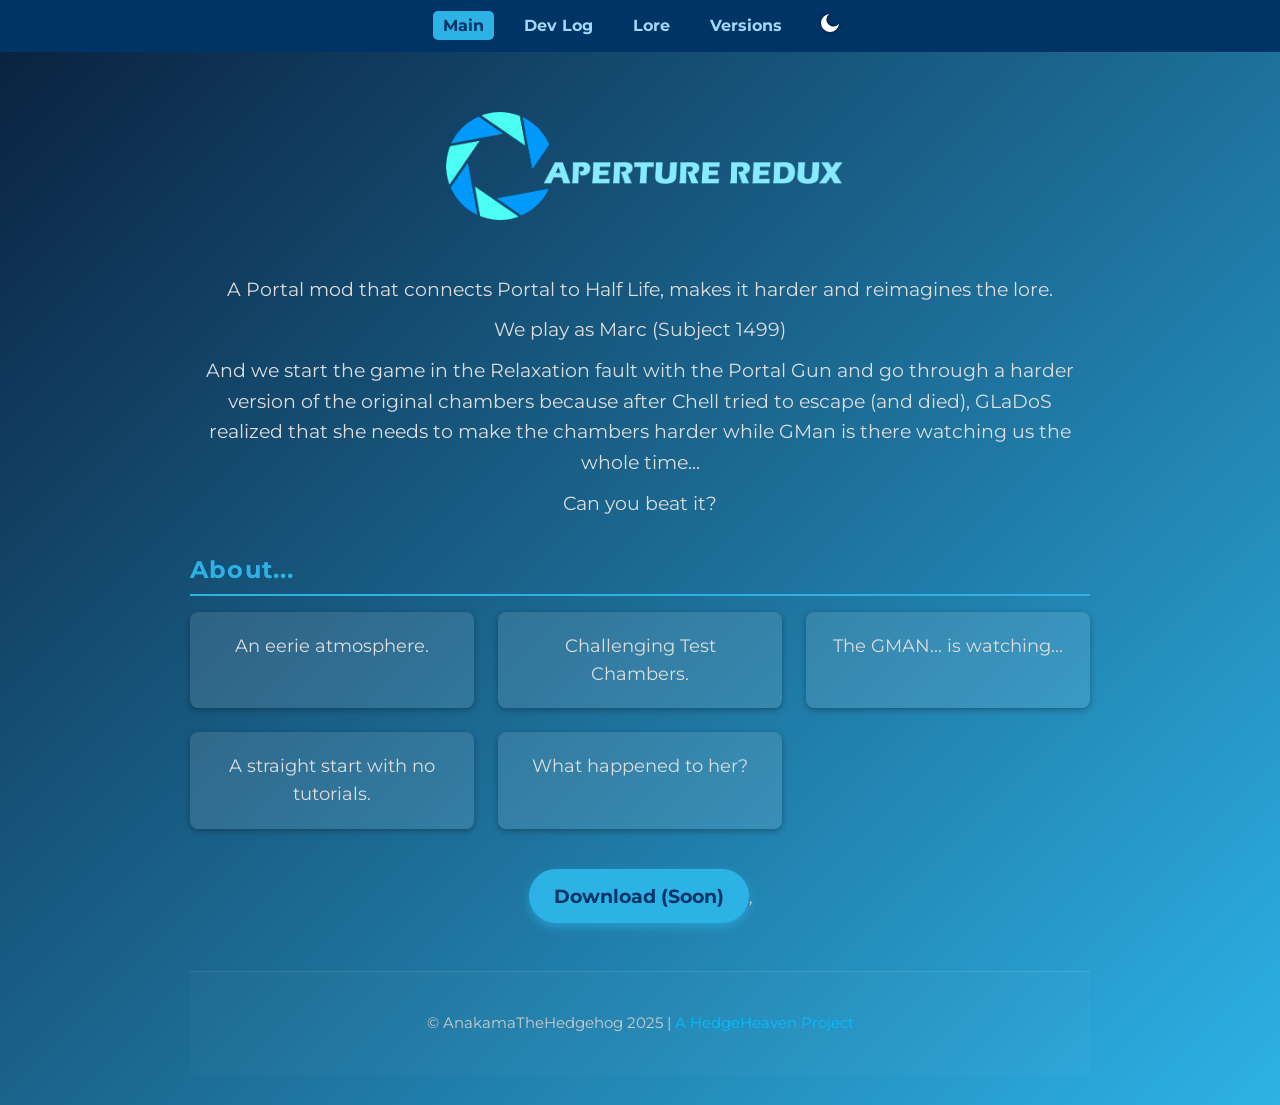
==== index.html @ 32311c34 "Release" ====
<!DOCTYPE html>
<html lang="en">
<head>
  <link rel="icon" type="image/png" sizes="32x32" href="icon.png" />
  <meta charset="UTF-8" />
  <meta name="viewport" content="width=device-width, initial-scale=1" />
  <title>Portal: Aperture Redux</title>
  <meta name="description" content="Portal: Aperture Redux - A Portal mod connecting Portal to Half Life, making it harder and reimagining the lore." />
  <link rel="stylesheet" href="style.css" />
  <link href="https://fonts.googleapis.com/css2?family=Montserrat:wght@400;700&display=swap" rel="stylesheet" />
</head>
<body>
  <nav class="navbar">
    <ul class="nav-list">
      <li><a href="#" class="nav-link active">Main</a></li>
      <li><a href="devlog.html" class="nav-link">Dev Log</a></li>
      <li><a href="lore.html" class="nav-link">Lore</a></li>
      <li><a href="versions.html" class="nav-link">Versions</a></li>
    </ul>
    <button id="theme-toggle" aria-label="Toggle theme" class="theme-toggle-btn">
      <!-- Moon icon (default visible) -->
      <svg id="icon-moon" xmlns="http://www.w3.org/2000/svg" fill="white" viewBox="0 0 24 24" width="24" height="24">
        <path d="M21 12.79A9 9 0 1111.21 3a7 7 0 109.79 9.79z"/>
      </svg>
      <!-- Sun icon (hidden initially) -->
      <svg id="icon-sun" xmlns="http://www.w3.org/2000/svg" fill="white" viewBox="0 0 24 24" width="24" height="24" style="display:none;">
        <circle cx="12" cy="12" r="5"/>
        <line x1="12" y1="1" x2="12" y2="3" stroke="white" stroke-width="2"/>
        <line x1="12" y1="21" x2="12" y2="23" stroke="white" stroke-width="2"/>
        <line x1="4.22" y1="4.22" x2="5.64" y2="5.64" stroke="white" stroke-width="2"/>
        <line x1="18.36" y1="18.36" x2="19.78" y2="19.78" stroke="white" stroke-width="2"/>
        <line x1="1" y1="12" x2="3" y2="12" stroke="white" stroke-width="2"/>
        <line x1="21" y1="12" x2="23" y2="12" stroke="white" stroke-width="2"/>
        <line x1="4.22" y1="19.78" x2="5.64" y2="18.36" stroke="white" stroke-width="2"/>
        <line x1="18.36" y1="5.64" x2="19.78" y2="4.22" stroke="white" stroke-width="2"/>
      </svg>
    </button>
  </nav>

    <div class="logo">
      <img src="assets/logo.png" alt="modlogo" />
    </div>
	
  <div class="container">
    <header>
      <p>A Portal mod that connects Portal to Half Life, makes it harder and reimagines the lore.</p>
      <p>We play as Marc (Subject 1499)<p>
	  <p>And we start the game in the Relaxation fault with the Portal Gun and go through a harder version of the original chambers because after Chell tried to escape (and died), GLaDoS realized that she needs to make the chambers harder while GMan is there watching us the whole time...</p>
      <p>Can you beat it?</p>
    </header>
	
<section class="features">
  <h2>About...</h2>
  <div class="features-grid">
    <div class="feature-item">An eerie atmosphere.</div>
    <div class="feature-item">Challenging Test Chambers.</div>
    <div class="feature-item">The GMAN... is watching...</div>
    <div class="feature-item">A straight start with no tutorials.</div>
    <div class="feature-item">What happened to her?</div>
  </div>
</section>

    <section class="download">
      <a href="versions.html" class="download-button">Download (Soon)</a>,
    </section>
	
<footer class="footer">
  <p>&copy; AnakamaTheHedgehog 2025 | <a href="https://anakamath.github.io/hedgeheaven/">A HedgeHeaven Project</a></p>
</footer>

  
  <script src="script.js"></script>
</body>
</html>
---- style.css ----
/* Base dark theme */
body {
  background: linear-gradient(135deg, #0a1f3d, #2db2e6);
  color: #ccc;
  font-family: Arial, sans-serif;
  margin: 0;
  padding: 0;
  line-height: 1.6;
  transition: background-color 0.5s ease, color 0.5s ease;
}

.navbar {
  background-color: #003366;
  padding: 10px 0;
  display: flex;
  justify-content: center;
  align-items: center;
  gap: 20px;
  position: sticky;
  top: 0;
  z-index: 100;
}

.nav-list {
  list-style: none;
  display: flex;
  margin: 0;
  padding: 0;
  gap: 20px;
}

.nav-list li {}

.nav-link {
  color: #a0d8f7;
  text-decoration: none;
  font-weight: bold;
  font-size: 16px;
  padding: 5px 10px;
  border-radius: 5px;
  transition: background-color 0.3s ease;
}

.nav-link:hover,
.nav-link.active {
  background-color: #2db2e6;
  color: #003366;
}

#theme-toggle {
  background: none;
  border: none;
  cursor: pointer;
  font-size: 22px;
  color: #a0d8f7;
  transition: color 0.3s ease;
}

#theme-toggle:hover {
  color: #2db2e6;
}

.container {
  max-width: 900px;
  margin: 30px auto;
  padding: 0 20px;
  text-align: center;
}

header h1 {
  font-size: 3em;
  margin-bottom: 0.3em;
  color: #2db2e6;
  text-shadow: 1px 1px 4px #000;
  animation: fadeInDown 1s ease forwards;
}

header p {
  margin: 10px 0;
  font-size: 1.2em;
  animation: fadeIn 1.5s ease forwards;
}

.chell-img-container {
  margin: 30px 0;
  text-align: center;
  animation: floatUp 2s ease infinite alternate;
}

.chell-img-container img {
  max-width: 300px;
  width: 100%;
  height: auto;
  border-radius: 10px;
  box-shadow: 0 0 15px #2db2e6;
}

.features {
  margin: 40px 0;
  text-align: left;
  animation: fadeIn 2s ease forwards;
}

.features h2 {
  color: #2db2e6;
  border-bottom: 2px solid #2db2e6;
  padding-bottom: 5px;
  margin-bottom: 15px;
}

.features p {
  font-size: 1.1em;
  color: #eee;
}

.download {
  margin: 40px 0;
  animation: fadeIn 2.5s ease forwards;
}

.download-button {
  display: inline-block;
  background-color: #2db2e6;
  color: #003366;
  font-weight: bold;
  padding: 12px 25px;
  border-radius: 30px;
  text-decoration: none;
  font-size: 1.2em;
  box-shadow: 0 4px 10px rgba(45, 178, 230, 0.6);
  transition: background-color 0.3s ease;
}

.download-button:hover {
  background-color: #005a8d;
  color: #a0d8f7;
}

.download p {
  margin-top: 10px;
  font-size: 1em;
  font-style: italic;
  color: #99ccff;
}

footer {
  margin: 60px 0 30px;
  font-size: 0.9em;
  color: #777;
  animation: fadeIn 3s ease forwards;
}

/* Light theme overrides */
body.light-theme {
  background: #f4f7fa;
  color: #333;
  transition: background-color 0.5s ease, color 0.5s ease;
}

body.light-theme .navbar {
  background-color: #ddd;
}

body.light-theme .nav-link {
  color: #333;
}

body.light-theme .nav-link:hover,
body.light-theme .nav-link.active {
  background-color: #4a90e2;
  color: #fff;
}

body.light-theme #theme-toggle {
  color: #333;
}

body.light-theme #theme-toggle:hover {
  color: #4a90e2;
}

body.light-theme header h1 {
  color: #4a90e2;
  text-shadow: none;
}

body.light-theme .features h2 {
  color: #4a90e2;
  border-color: #4a90e2;
}

body.light-theme .chell-img-container img {
  box-shadow: 0 0 15px #4a90e2;
}

body.light-theme .download-button {
  background-color: #4a90e2;
  color: #fff;
  box-shadow: 0 4px 10px rgba(74, 144, 226, 0.6);
}

body.light-theme .download-button:hover {
  background-color: #357ABD;
  color: #ddd;
}

body.light-theme footer {
  color: #555;
}

/* Animations */

@keyframes fadeInDown {
  0% {
    opacity: 0;
    transform: translateY(-30px);
  }
  100% {
    opacity: 1;
    transform: translateY(0);
  }
}

@keyframes fadeIn {
  0% {
    opacity: 0;
  }
  100% {
    opacity: 1;
  }
}

@keyframes floatUp {
  0% {
    transform: translateY(0);
    filter: drop-shadow(0 0 2px #2db2e6);
  }
  100% {
    transform: translateY(-15px);
    filter: drop-shadow(0 0 8px #2db2e6);
  }
}

#theme-toggle {
  background: none;
  border: none;
  cursor: pointer;
  font-size: 22px;
  color: white; /* Always white */
  transition: color 0.3s ease;
  filter: drop-shadow(0 0 2px rgba(0,0,0,0.5)); /* subtle shadow for contrast */
}

#theme-toggle:hover {
  color: #a0d8f7; /* a light blue on hover */
}

/* Override for light theme, keep it white as well */
body.light-theme #theme-toggle {
  color: white;
}

body.light-theme #theme-toggle:hover {
  color: #4a90e2;
}

body.light-theme {
  background-color: #f9f9f9; /* soft white */
  color: #1c1c1c; /* dark text */
  font-family: "Segoe UI", Tahoma, Geneva, Verdana, sans-serif;
}

body.light-theme .navbar {
  background-color: #e6f2fb; /* light blue */
  border-bottom: 2px solid #0078d7; /* aperture blue accent */
}

body.light-theme .nav-link {
  color: #0078d7;
}

body.light-theme .nav-link:hover,
body.light-theme .nav-link.active {
  color: #005a9e;
  text-decoration: underline;
}

body.light-theme button {
  background-color: #0078d7;
  border: none;
  color: white;
  padding: 10px 18px;
  border-radius: 4px;
  font-weight: bold;
  cursor: pointer;
  transition: background-color 0.3s ease;
}

body.light-theme button:hover {
  background-color: #005a9e;
}

body.light-theme .container {
  background: rgba(255 255 255 / 0.85);
  
  box-shadow: 0 0 15px rgba(0,120,215,0.3);
  border-radius: 10px;
  padding: 30px;
  position: relative;
  z-index: 1;
}

body.light-theme a {
  color: #0078d7;
}

body.light-theme a:hover {
  color: #004c87;
}

body.light-theme h1,
body.light-theme h2 {
  font-family: 'Orbitron', sans-serif;
  letter-spacing: 0.1em;
  color: #0078d7;
}

body.light-theme::before {
  content: "";
  position: fixed;
  top: 0; left: 0;
  width: 100vw; height: 100vh;
  pointer-events: none;
  background: repeating-linear-gradient(
    0deg,
    rgba(0, 120, 215, 0.05),
    rgba(0, 120, 215, 0.05) 1px,
    transparent 1px,
    transparent 20px
  );
  z-index: 0;
}

.features {
  margin-top: 2rem;
}

.features-grid {
  display: grid;
  grid-template-columns: repeat(auto-fit, minmax(220px, 1fr));
  gap: 1.5rem;
  margin-top: 1rem;
}

.feature-item {
  background: rgba(255, 255, 255, 0.1); /* translucent card */
  border-radius: 8px;
  padding: 1.25rem 1rem;
  box-shadow: 0 2px 6px rgba(0,0,0,0.3);
  font-size: 1.1rem;
  text-align: center;
  transition: background-color 0.3s ease, transform 0.3s ease;
  cursor: default;
}

.feature-item:hover {
  background: rgba(255, 255, 255, 0.2);
  transform: translateY(-5px);
}

.logo {
  text-align: center;
  margin: 2rem 0;
}

.logo img {
  max-width: 100%;      /* Prevents overflowing the container */
  height: auto;         /* Keeps aspect ratio */
  max-height: 150px;    /* Limits height for neatness */
  object-fit: contain;  /* Ensures image scales nicely */
}

body {
  font-family: 'Montserrat', Arial, sans-serif;
  color: #ddd; /* or your main text color */
  background-color: #121212; /* or your main background */
}

h1, h2, h3 {
  font-weight: 700;
  letter-spacing: 0.05em;
}

#discord-embed {
  margin: 20px 0;
  text-align: center;
}

.discord-link {
  font-size: 1.5rem;
  font-weight: 600;
  color: white;
  background-color: #0084ff; /* Aperture blue */
  text-decoration: none;
  padding: 10px 20px;
  border: 2px solid #0084ff;
  border-radius: 6px;
  display: inline-block;
}

.lore-section {
  padding: 2rem;
  display: grid;
  gap: 2rem;
}

.lore-entry {
  background: rgba(255, 255, 255, 0.03);
  border: 1px solid rgba(255, 255, 255, 0.1);
  border-radius: 12px;
  padding: 1.5rem;
  transition: transform 0.3s ease;
}

.lore-entry:hover {
  transform: scale(1.01);
  border-color: #00bfff;
}

.version-list {
  display: flex;
  flex-direction: column;
  gap: 2rem;
  padding: 2rem 1rem;
}

.version-item {
  background: rgba(255, 255, 255, 0.03);
  border: 1px solid rgba(255, 255, 255, 0.1);
  padding: 1.5rem;
  border-radius: 12px;
  transition: border-color 0.3s ease;
}

.version-item:hover {
  border-color: #00bfff;
}

.version-item h2 {
  margin: 0 0 0.5rem 0;
}

.status {
  font-size: 0.9rem;
  color: #999;
  font-style: italic;
}

.footer {
  text-align: center;
  padding: 1.5rem 0;
  font-size: 0.95rem;
  color: #ccc;
  background-color: rgba(255, 255, 255, 0.02);
  border-top: 1px solid rgba(255, 255, 255, 0.1);
  margin-top: 3rem;
}

.footer a {
  color: #00bfff;
  text-decoration: none;
  transition: color 0.2s ease;
}

.footer a:hover {
  color: #ffffff;
}

.devlog-entries {
  margin-top: 2rem;
  display: flex;
  flex-direction: column;
  gap: 1.5rem;
}

.devlog-entry {
  background-color: rgba(255, 255, 255, 0.03);
  padding: 1rem 1.5rem;
  border-left: 3px solid #00bfff;
  border-radius: 8px;
  transition: background-color 0.2s ease;
}

.devlog-entry:hover {
  background-color: rgba(255, 255, 255, 0.05);
}
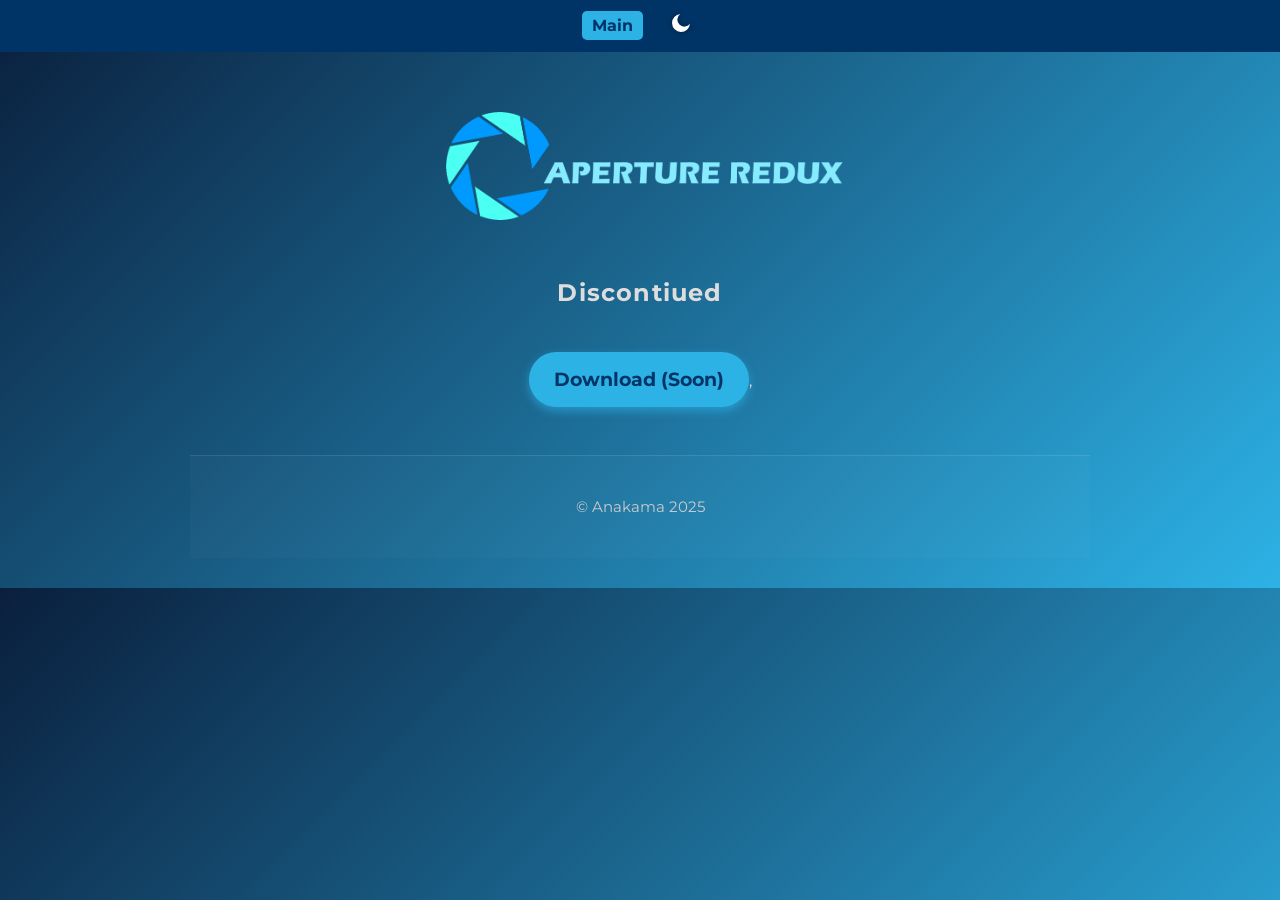
==== commit e7043098: "damn" ====
--- a/index.html
+++ b/index.html
@@ -12,10 +12,10 @@
 <body>
   <nav class="navbar">
     <ul class="nav-list">
-      <li><a href="#" class="nav-link active">Main</a></li>
-      <li><a href="devlog.html" class="nav-link">Dev Log</a></li>
+           <li><a href="#" class="nav-link active">Main</a></li>
+ <!--      <li><a href="devlog.html" class="nav-link">Dev Log</a></li>
       <li><a href="lore.html" class="nav-link">Lore</a></li>
-      <li><a href="versions.html" class="nav-link">Versions</a></li>
+      <li><a href="versions.html" class="nav-link">Versions</a></li>  -->
     </ul>
     <button id="theme-toggle" aria-label="Toggle theme" class="theme-toggle-btn">
       <!-- Moon icon (default visible) -->
@@ -43,13 +43,13 @@
 	
   <div class="container">
     <header>
-      <p>A Portal mod that connects Portal to Half Life, makes it harder and reimagines the lore.</p>
-      <p>We play as Marc (Subject 1499)<p>
+      <h2>Discontiued</h2>
+      <!--       <p>We play as Marc (Subject 1499)<p>
 	  <p>And we start the game in the Relaxation fault with the Portal Gun and go through a harder version of the original chambers because after Chell tried to escape (and died), GLaDoS realized that she needs to make the chambers harder while GMan is there watching us the whole time...</p>
-      <p>Can you beat it?</p>
+      <p>Can you beat it?</p>  -->
     </header>
 	
-<section class="features">
+      <!--  <section class="features">
   <h2>About...</h2>
   <div class="features-grid">
     <div class="feature-item">An eerie atmosphere.</div>
@@ -57,15 +57,15 @@
     <div class="feature-item">The GMAN... is watching...</div>
     <div class="feature-item">A straight start with no tutorials.</div>
     <div class="feature-item">What happened to her?</div>
-  </div>
-</section>
+  </div> 
+</section> -->
 
     <section class="download">
       <a href="versions.html" class="download-button">Download (Soon)</a>,
     </section>
 	
 <footer class="footer">
-  <p>&copy; AnakamaTheHedgehog 2025 | <a href="https://anakamath.github.io/hedgeheaven/">A HedgeHeaven Project</a></p>
+  <p>&copy; Anakama 2025</a></p>
 </footer>
 
   
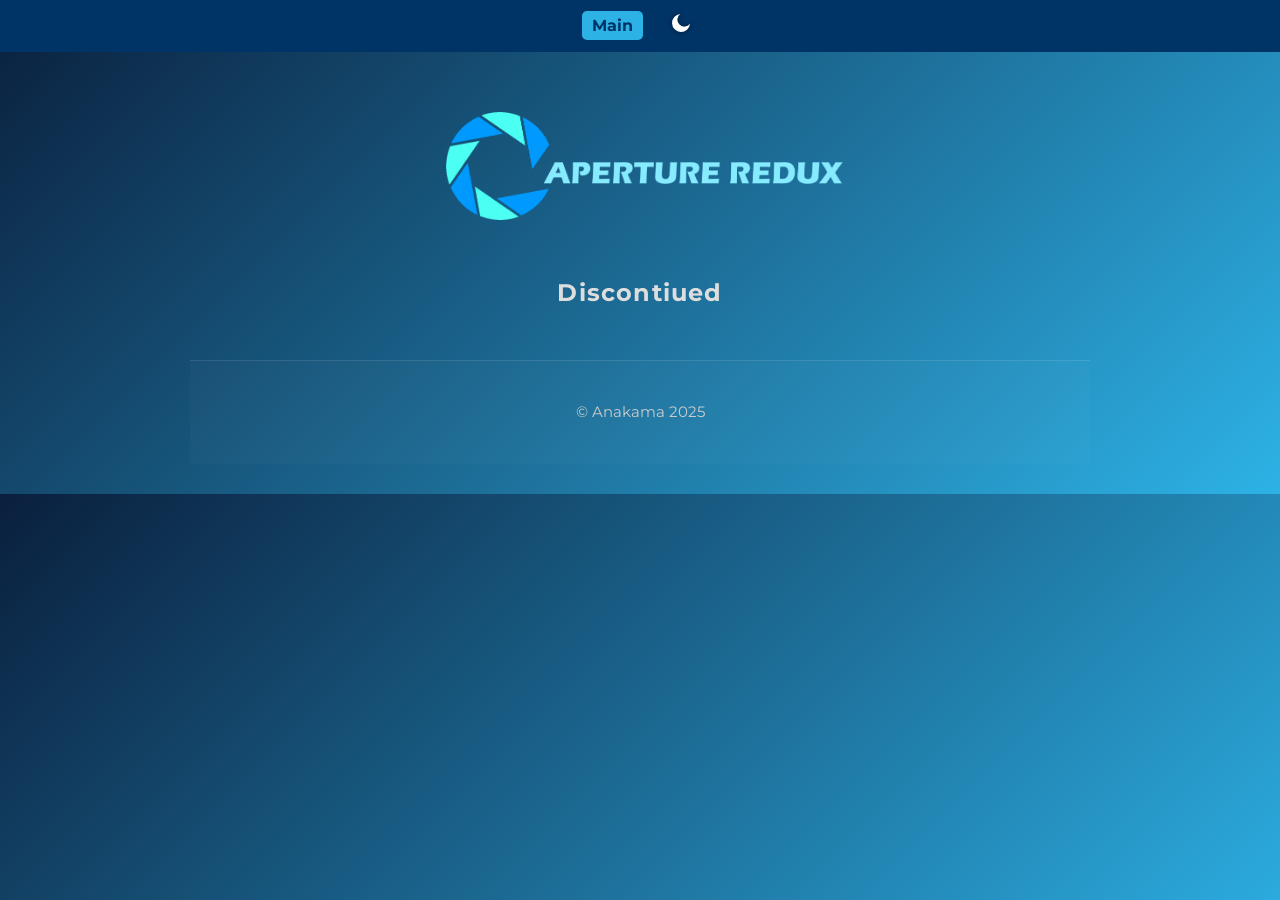
==== commit 4828b9ae: "Update index.html" ====
--- a/index.html
+++ b/index.html
@@ -59,10 +59,6 @@
     <div class="feature-item">What happened to her?</div>
   </div> 
 </section> -->
-
-    <section class="download">
-      <a href="versions.html" class="download-button">Download (Soon)</a>,
-    </section>
 	
 <footer class="footer">
   <p>&copy; Anakama 2025</a></p>
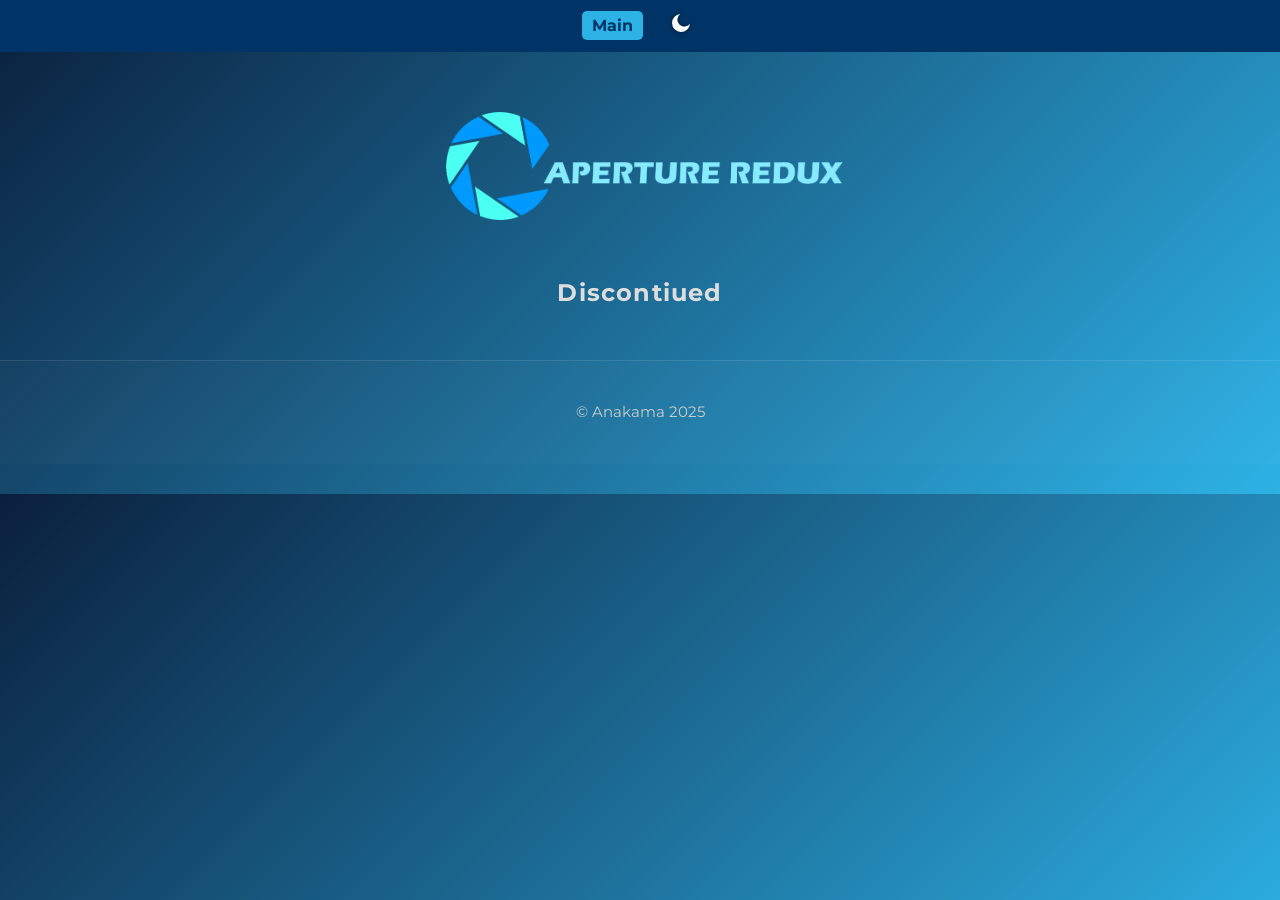
==== commit 0691b17a: "Update index.html" ====
--- a/index.html
+++ b/index.html
@@ -37,6 +37,7 @@
     </button>
   </nav>
 
+	<main>
     <div class="logo">
       <img src="assets/logo.png" alt="modlogo" />
     </div>
@@ -59,12 +60,13 @@
     <div class="feature-item">What happened to her?</div>
   </div> 
 </section> -->
+	</main>
 	
 <footer class="footer">
   <p>&copy; Anakama 2025</a></p>
 </footer>
-
-  
+	
   <script src="script.js"></script>
 </body>
+
 </html>
